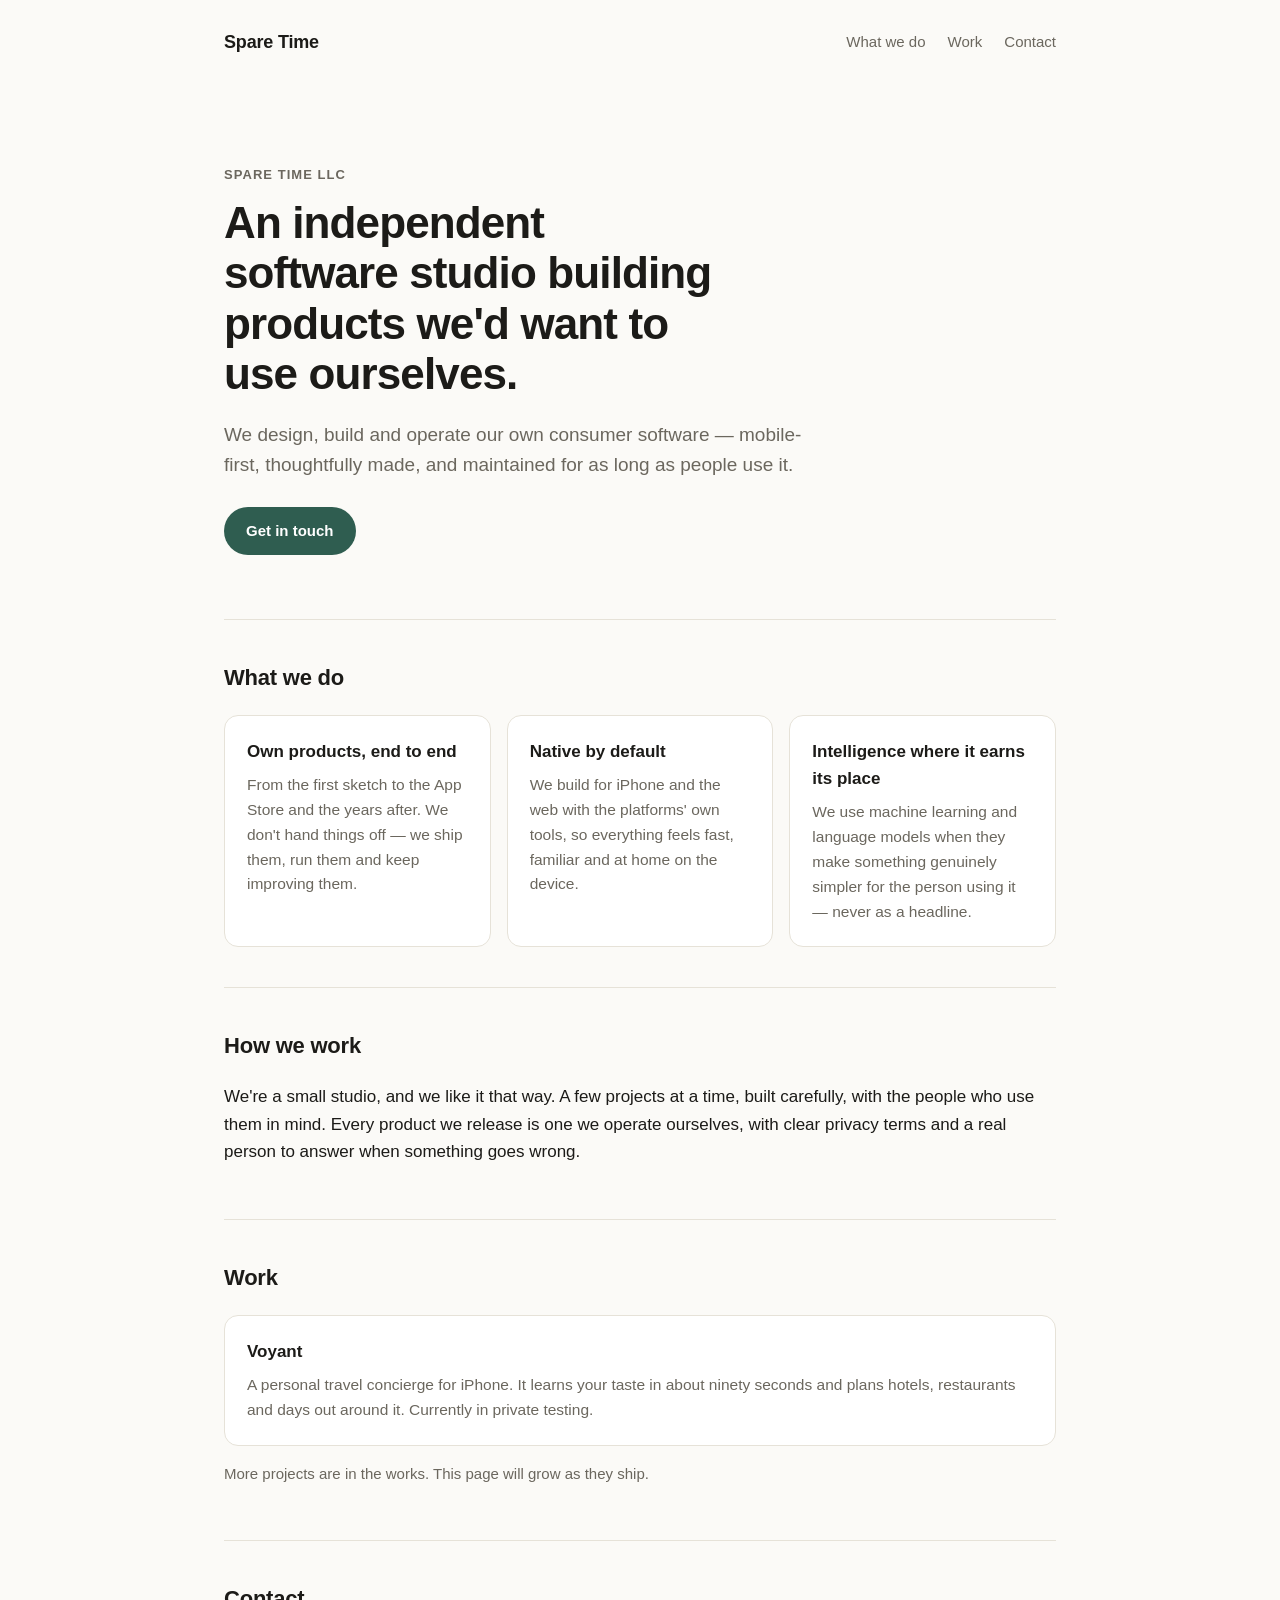
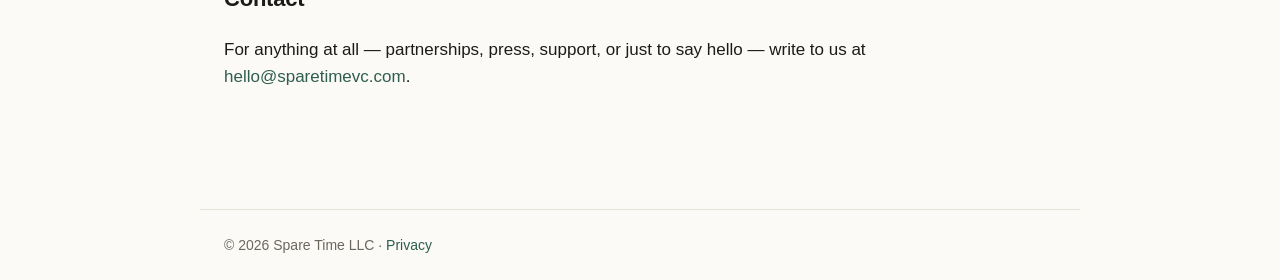
==== index.html @ 9988293e "Spare Time LLC company site Co-Authored-By: Claude Fable 5.1 <noreply@anthropic.com>" ====
<!doctype html>
<html lang="en">
<head>
  <meta charset="utf-8">
  <meta name="viewport" content="width=device-width, initial-scale=1">
  <title>Spare Time — an independent software studio</title>
  <meta name="description" content="Spare Time LLC is an independent software studio. We design, build and operate our own consumer products — mobile-first and made with care.">
  <link rel="icon" href="favicon.svg" type="image/svg+xml">
  <link rel="canonical" href="https://sparetimevc.com/">
  <meta property="og:title" content="Spare Time — an independent software studio">
  <meta property="og:description" content="We design, build and operate our own consumer products — mobile-first and made with care.">
  <meta property="og:url" content="https://sparetimevc.com/">
  <meta property="og:type" content="website">
  <link rel="stylesheet" href="style.css">
</head>
<body>
  <header class="top">
    <a class="wordmark" href="./">Spare Time</a>
    <nav>
      <a href="#what">What we do</a>
      <a href="#work">Work</a>
      <a href="#contact">Contact</a>
    </nav>
  </header>

  <main>
    <section class="hero">
      <p class="eyebrow">Spare Time LLC</p>
      <h1>An independent software studio building products we'd want to use ourselves.</h1>
      <p class="lede">We design, build and operate our own consumer software — mobile-first, thoughtfully made, and maintained for as long as people use it.</p>
      <a class="button" href="#contact">Get in touch</a>
    </section>

    <section id="what">
      <h2>What we do</h2>
      <div class="grid">
        <article>
          <h3>Own products, end to end</h3>
          <p>From the first sketch to the App Store and the years after. We don't hand things off — we ship them, run them and keep improving them.</p>
        </article>
        <article>
          <h3>Native by default</h3>
          <p>We build for iPhone and the web with the platforms' own tools, so everything feels fast, familiar and at home on the device.</p>
        </article>
        <article>
          <h3>Intelligence where it earns its place</h3>
          <p>We use machine learning and language models when they make something genuinely simpler for the person using it — never as a headline.</p>
        </article>
      </div>
    </section>

    <section id="how">
      <h2>How we work</h2>
      <p>We're a small studio, and we like it that way. A few projects at a time, built carefully, with the people who use them in mind. Every product we release is one we operate ourselves, with clear privacy terms and a real person to answer when something goes wrong.</p>
    </section>

    <section id="work">
      <h2>Work</h2>
      <article class="project">
        <h3>Voyant</h3>
        <p>A personal travel concierge for iPhone. It learns your taste in about ninety seconds and plans hotels, restaurants and days out around it. Currently in private testing.</p>
      </article>
      <p class="muted">More projects are in the works. This page will grow as they ship.</p>
    </section>

    <section id="contact">
      <h2>Contact</h2>
      <p>For anything at all — partnerships, press, support, or just to say hello — write to us at <a href="mailto:hello@sparetimevc.com">hello@sparetimevc.com</a>.</p>
    </section>
  </main>

  <footer>
    <p>© 2026 Spare Time LLC · <a href="privacy.html">Privacy</a></p>
  </footer>
</body>
</html>
---- style.css ----
:root {
  --bg: #fbfaf7;
  --surface: #ffffff;
  --text: #1c1b18;
  --muted: #6b675e;
  --line: #e6e2d8;
  --accent: #2f5d50;
  --accent-ink: #ffffff;
  color-scheme: light dark;
}
@media (prefers-color-scheme: dark) {
  :root {
    --bg: #14151a;
    --surface: #1c1e25;
    --text: #ecebe6;
    --muted: #9b998f;
    --line: #2a2d36;
    --accent: #8fc7b3;
    --accent-ink: #10201a;
  }
}
* { box-sizing: border-box; }
html { scroll-behavior: smooth; }
body {
  margin: 0;
  background: var(--bg);
  color: var(--text);
  font-family: -apple-system, BlinkMacSystemFont, "SF Pro Text", "Segoe UI", Inter, Roboto, Helvetica, Arial, sans-serif;
  font-size: 17px;
  line-height: 1.6;
  -webkit-font-smoothing: antialiased;
}
a { color: var(--accent); text-decoration: none; }
a:hover { text-decoration: underline; }

.top {
  max-width: 880px;
  margin: 0 auto;
  padding: 28px 24px;
  display: flex;
  align-items: center;
  justify-content: space-between;
  gap: 16px;
}
.wordmark {
  font-weight: 700;
  letter-spacing: -0.01em;
  color: var(--text);
  font-size: 18px;
}
.wordmark:hover { text-decoration: none; }
nav { display: flex; gap: 22px; font-size: 15px; }
nav a { color: var(--muted); }
nav a:hover { color: var(--text); text-decoration: none; }

main {
  max-width: 880px;
  margin: 0 auto;
  padding: 24px 24px 64px;
}
main.narrow { max-width: 720px; }
section { padding: 40px 0; border-top: 1px solid var(--line); }
section:first-child { border-top: 0; }

.hero { padding: 56px 0 64px; }
.eyebrow {
  margin: 0 0 12px;
  font-size: 13px;
  font-weight: 600;
  letter-spacing: 0.08em;
  text-transform: uppercase;
  color: var(--muted);
}
h1 {
  margin: 0 0 20px;
  font-size: clamp(30px, 5vw, 44px);
  line-height: 1.15;
  letter-spacing: -0.02em;
  max-width: 20ch;
}
h2 {
  margin: 0 0 20px;
  font-size: 22px;
  letter-spacing: -0.01em;
}
h3 { margin: 0 0 8px; font-size: 17px; }
p { margin: 0 0 14px; }
.lede { font-size: 19px; color: var(--muted); max-width: 56ch; }
.muted { color: var(--muted); font-size: 15px; }

.button {
  display: inline-block;
  margin-top: 12px;
  padding: 12px 22px;
  border-radius: 999px;
  background: var(--accent);
  color: var(--accent-ink);
  font-weight: 600;
  font-size: 15px;
}
.button:hover { text-decoration: none; opacity: 0.92; }

.grid {
  display: grid;
  grid-template-columns: repeat(3, 1fr);
  gap: 16px;
}
.grid article, .project {
  background: var(--surface);
  border: 1px solid var(--line);
  border-radius: 14px;
  padding: 22px;
}
.grid p, .project p { margin: 0; color: var(--muted); font-size: 15.5px; }
.project { margin-bottom: 16px; }

footer {
  max-width: 880px;
  margin: 0 auto;
  padding: 24px;
  border-top: 1px solid var(--line);
  color: var(--muted);
  font-size: 14px;
}
footer p { margin: 0; }

@media (max-width: 720px) {
  .grid { grid-template-columns: 1fr; }
  .top { padding: 20px 16px; }
  main, footer { padding-left: 16px; padding-right: 16px; }
  nav { gap: 16px; font-size: 14px; }
  .hero { padding: 36px 0 44px; }
}
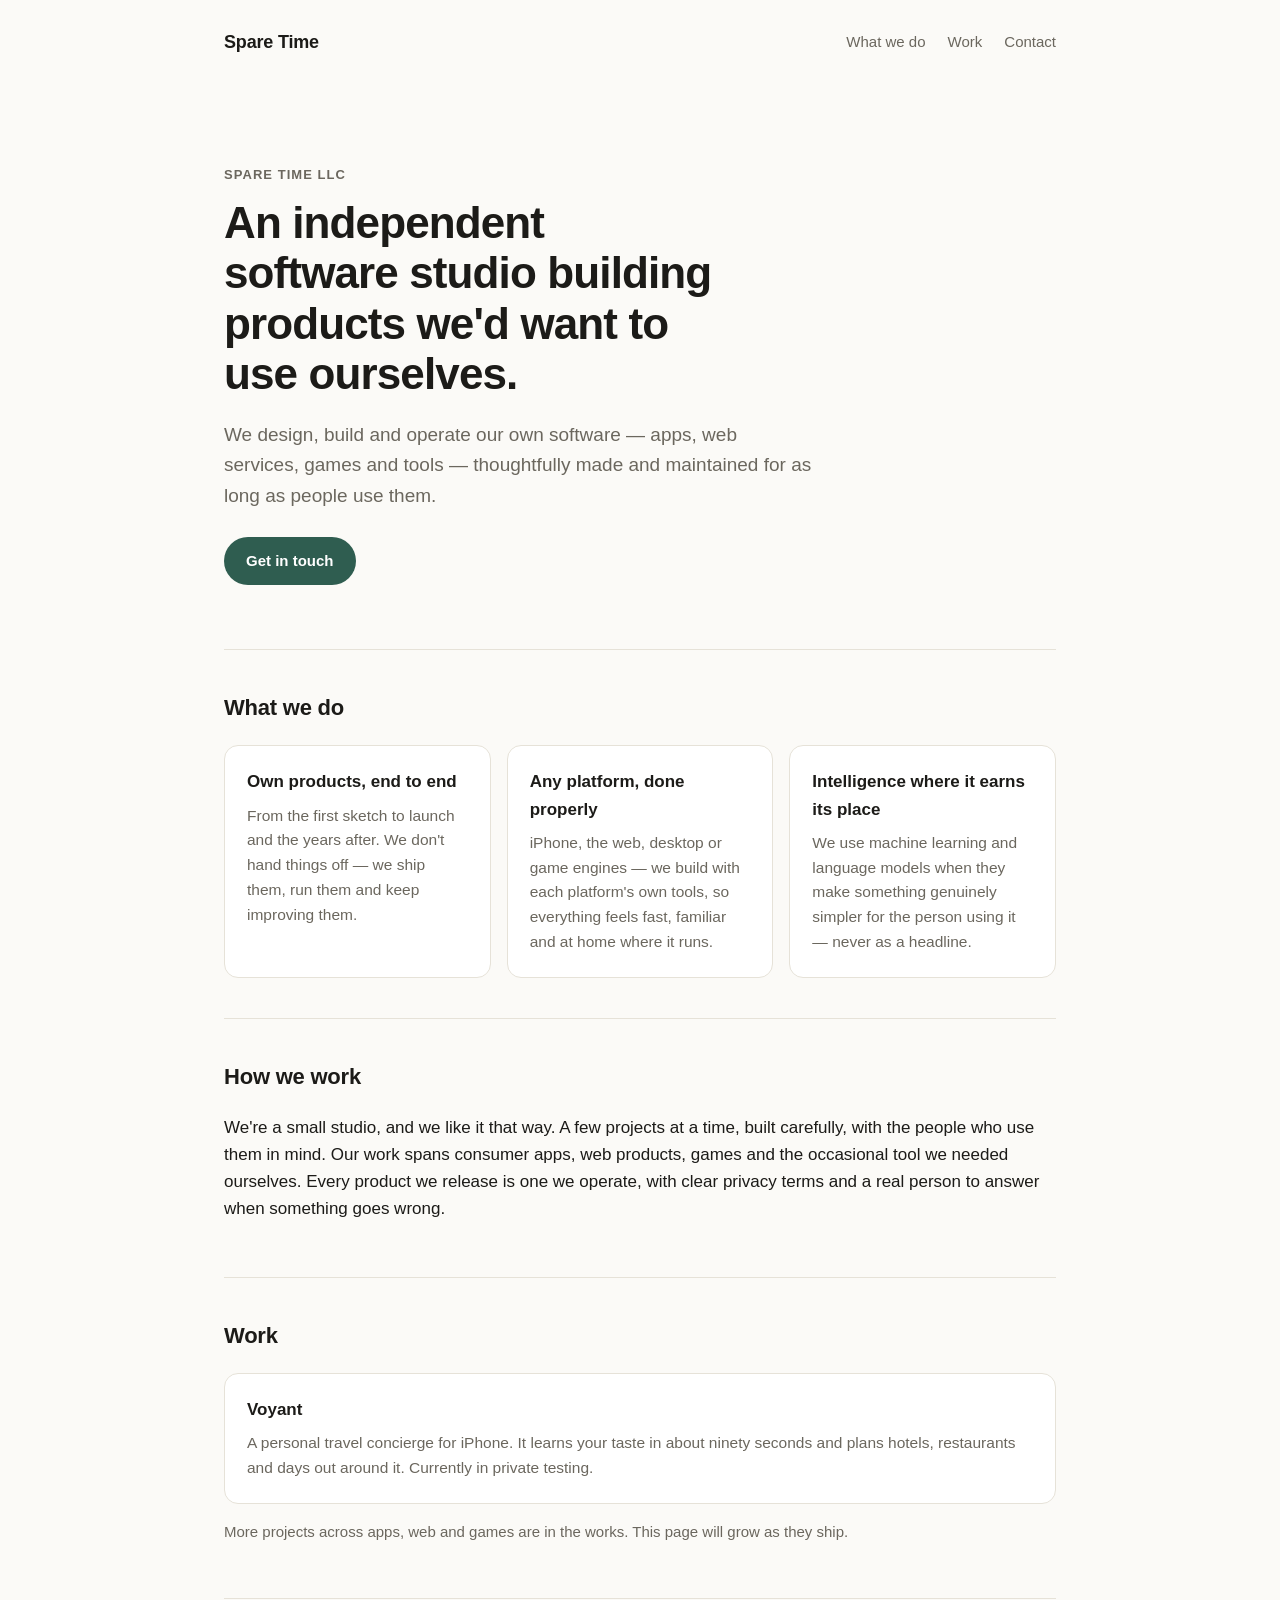
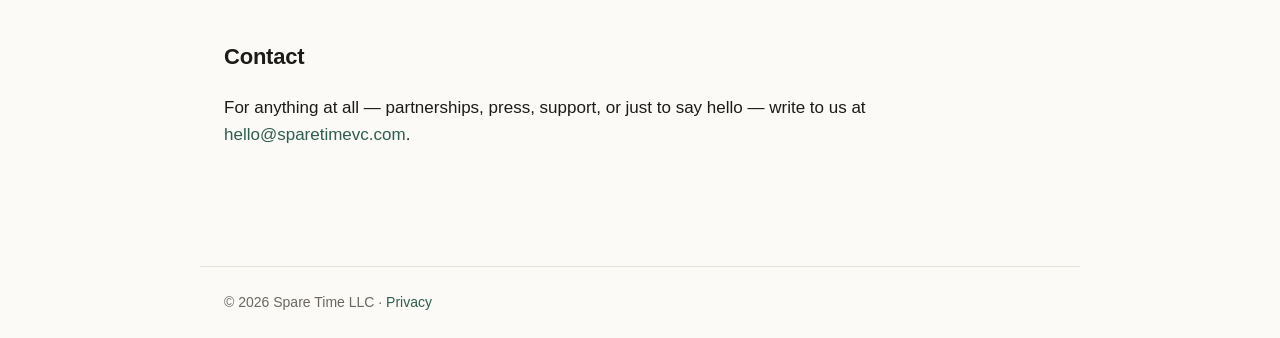
==== commit bf4ab608: "Broaden studio copy beyond mobile Co-Authored-By: Claude Fable 5.1 <noreply@anthropic.com>" ====
--- a/index.html
+++ b/index.html
@@ -4,11 +4,11 @@
   <meta charset="utf-8">
   <meta name="viewport" content="width=device-width, initial-scale=1">
   <title>Spare Time — an independent software studio</title>
-  <meta name="description" content="Spare Time LLC is an independent software studio. We design, build and operate our own consumer products — mobile-first and made with care.">
+  <meta name="description" content="Spare Time LLC is an independent software studio. We design, build and operate our own products — apps, web services, games and tools — made with care.">
   <link rel="icon" href="favicon.svg" type="image/svg+xml">
   <link rel="canonical" href="https://sparetimevc.com/">
   <meta property="og:title" content="Spare Time — an independent software studio">
-  <meta property="og:description" content="We design, build and operate our own consumer products — mobile-first and made with care.">
+  <meta property="og:description" content="We design, build and operate our own products — apps, web services, games and tools — made with care.">
   <meta property="og:url" content="https://sparetimevc.com/">
   <meta property="og:type" content="website">
   <link rel="stylesheet" href="style.css">
@@ -27,7 +27,7 @@
     <section class="hero">
       <p class="eyebrow">Spare Time LLC</p>
       <h1>An independent software studio building products we'd want to use ourselves.</h1>
-      <p class="lede">We design, build and operate our own consumer software — mobile-first, thoughtfully made, and maintained for as long as people use it.</p>
+      <p class="lede">We design, build and operate our own software — apps, web services, games and tools — thoughtfully made and maintained for as long as people use them.</p>
       <a class="button" href="#contact">Get in touch</a>
     </section>
 
@@ -36,11 +36,11 @@
       <div class="grid">
         <article>
           <h3>Own products, end to end</h3>
-          <p>From the first sketch to the App Store and the years after. We don't hand things off — we ship them, run them and keep improving them.</p>
+          <p>From the first sketch to launch and the years after. We don't hand things off — we ship them, run them and keep improving them.</p>
         </article>
         <article>
-          <h3>Native by default</h3>
-          <p>We build for iPhone and the web with the platforms' own tools, so everything feels fast, familiar and at home on the device.</p>
+          <h3>Any platform, done properly</h3>
+          <p>iPhone, the web, desktop or game engines — we build with each platform's own tools, so everything feels fast, familiar and at home where it runs.</p>
         </article>
         <article>
           <h3>Intelligence where it earns its place</h3>
@@ -51,7 +51,7 @@
 
     <section id="how">
       <h2>How we work</h2>
-      <p>We're a small studio, and we like it that way. A few projects at a time, built carefully, with the people who use them in mind. Every product we release is one we operate ourselves, with clear privacy terms and a real person to answer when something goes wrong.</p>
+      <p>We're a small studio, and we like it that way. A few projects at a time, built carefully, with the people who use them in mind. Our work spans consumer apps, web products, games and the occasional tool we needed ourselves. Every product we release is one we operate, with clear privacy terms and a real person to answer when something goes wrong.</p>
     </section>
 
     <section id="work">
@@ -60,7 +60,7 @@
         <h3>Voyant</h3>
         <p>A personal travel concierge for iPhone. It learns your taste in about ninety seconds and plans hotels, restaurants and days out around it. Currently in private testing.</p>
       </article>
-      <p class="muted">More projects are in the works. This page will grow as they ship.</p>
+      <p class="muted">More projects across apps, web and games are in the works. This page will grow as they ship.</p>
     </section>
 
     <section id="contact">
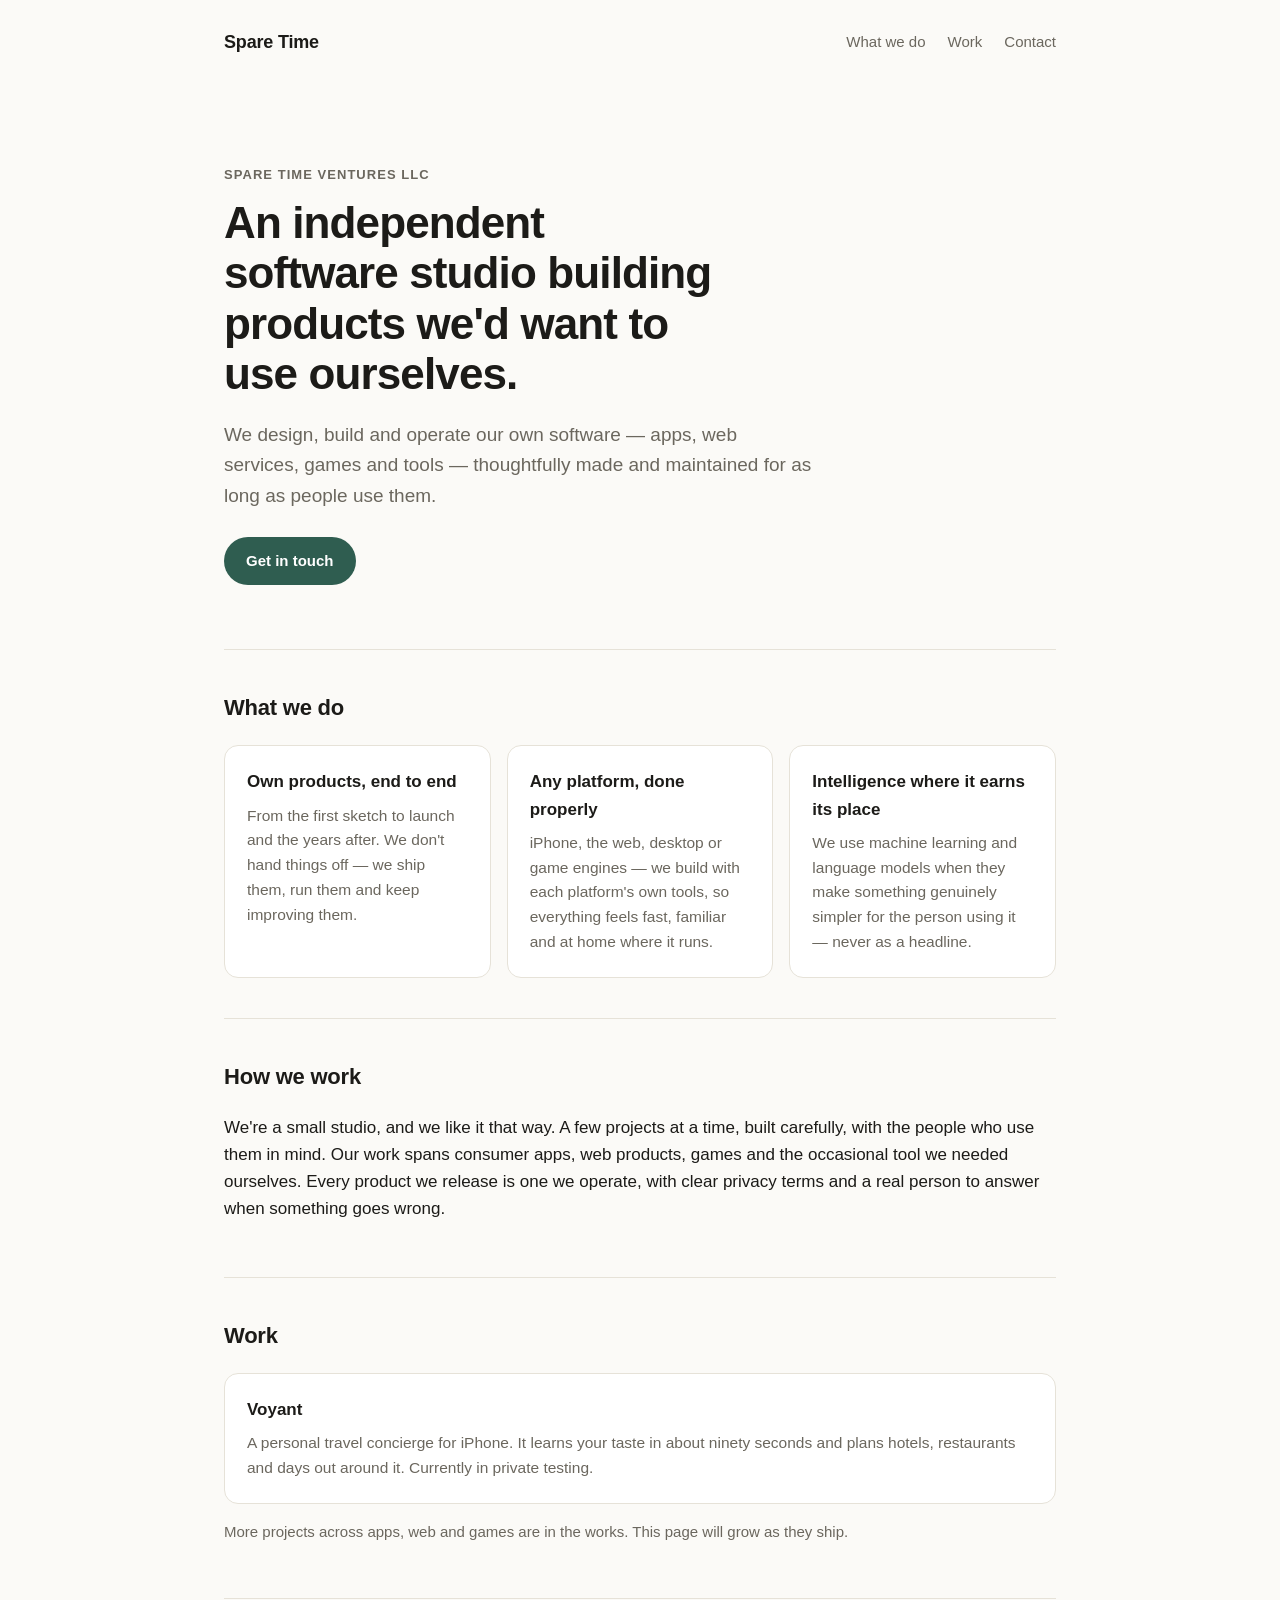
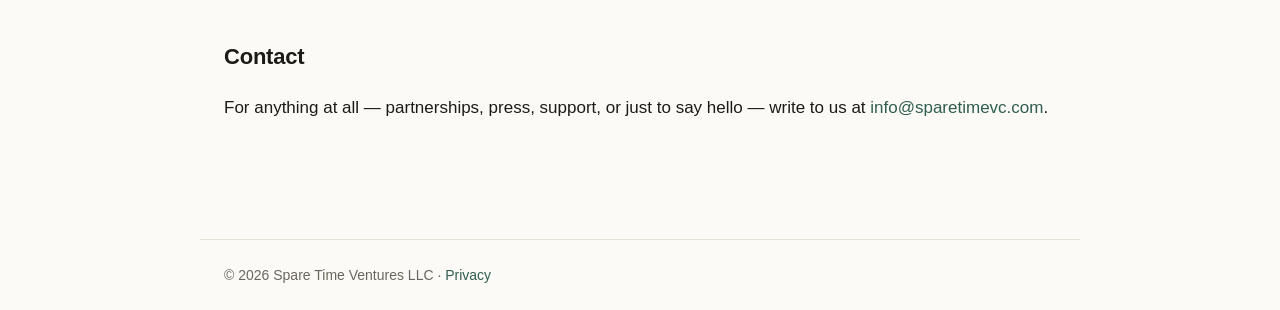
==== commit 3130f97b: "Add app-ads.txt and the Merge to AGI support and privacy pages; legal name and email - app-ads.txt: " ====
--- a/index.html
+++ b/index.html
@@ -4,7 +4,7 @@
   <meta charset="utf-8">
   <meta name="viewport" content="width=device-width, initial-scale=1">
   <title>Spare Time — an independent software studio</title>
-  <meta name="description" content="Spare Time LLC is an independent software studio. We design, build and operate our own products — apps, web services, games and tools — made with care.">
+  <meta name="description" content="Spare Time Ventures LLC is an independent software studio. We design, build and operate our own products — apps, web services, games and tools — made with care.">
   <link rel="icon" href="favicon.svg" type="image/svg+xml">
   <link rel="canonical" href="https://sparetimevc.com/">
   <meta property="og:title" content="Spare Time — an independent software studio">
@@ -25,7 +25,7 @@
 
   <main>
     <section class="hero">
-      <p class="eyebrow">Spare Time LLC</p>
+      <p class="eyebrow">Spare Time Ventures LLC</p>
       <h1>An independent software studio building products we'd want to use ourselves.</h1>
       <p class="lede">We design, build and operate our own software — apps, web services, games and tools — thoughtfully made and maintained for as long as people use them.</p>
       <a class="button" href="#contact">Get in touch</a>
@@ -65,12 +65,12 @@
 
     <section id="contact">
       <h2>Contact</h2>
-      <p>For anything at all — partnerships, press, support, or just to say hello — write to us at <a href="mailto:hello@sparetimevc.com">hello@sparetimevc.com</a>.</p>
+      <p>For anything at all — partnerships, press, support, or just to say hello — write to us at <a href="mailto:info@sparetimevc.com">info@sparetimevc.com</a>.</p>
     </section>
   </main>
 
   <footer>
-    <p>© 2026 Spare Time LLC · <a href="privacy.html">Privacy</a></p>
+    <p>© 2026 Spare Time Ventures LLC · <a href="privacy.html">Privacy</a></p>
   </footer>
 </body>
 </html>
